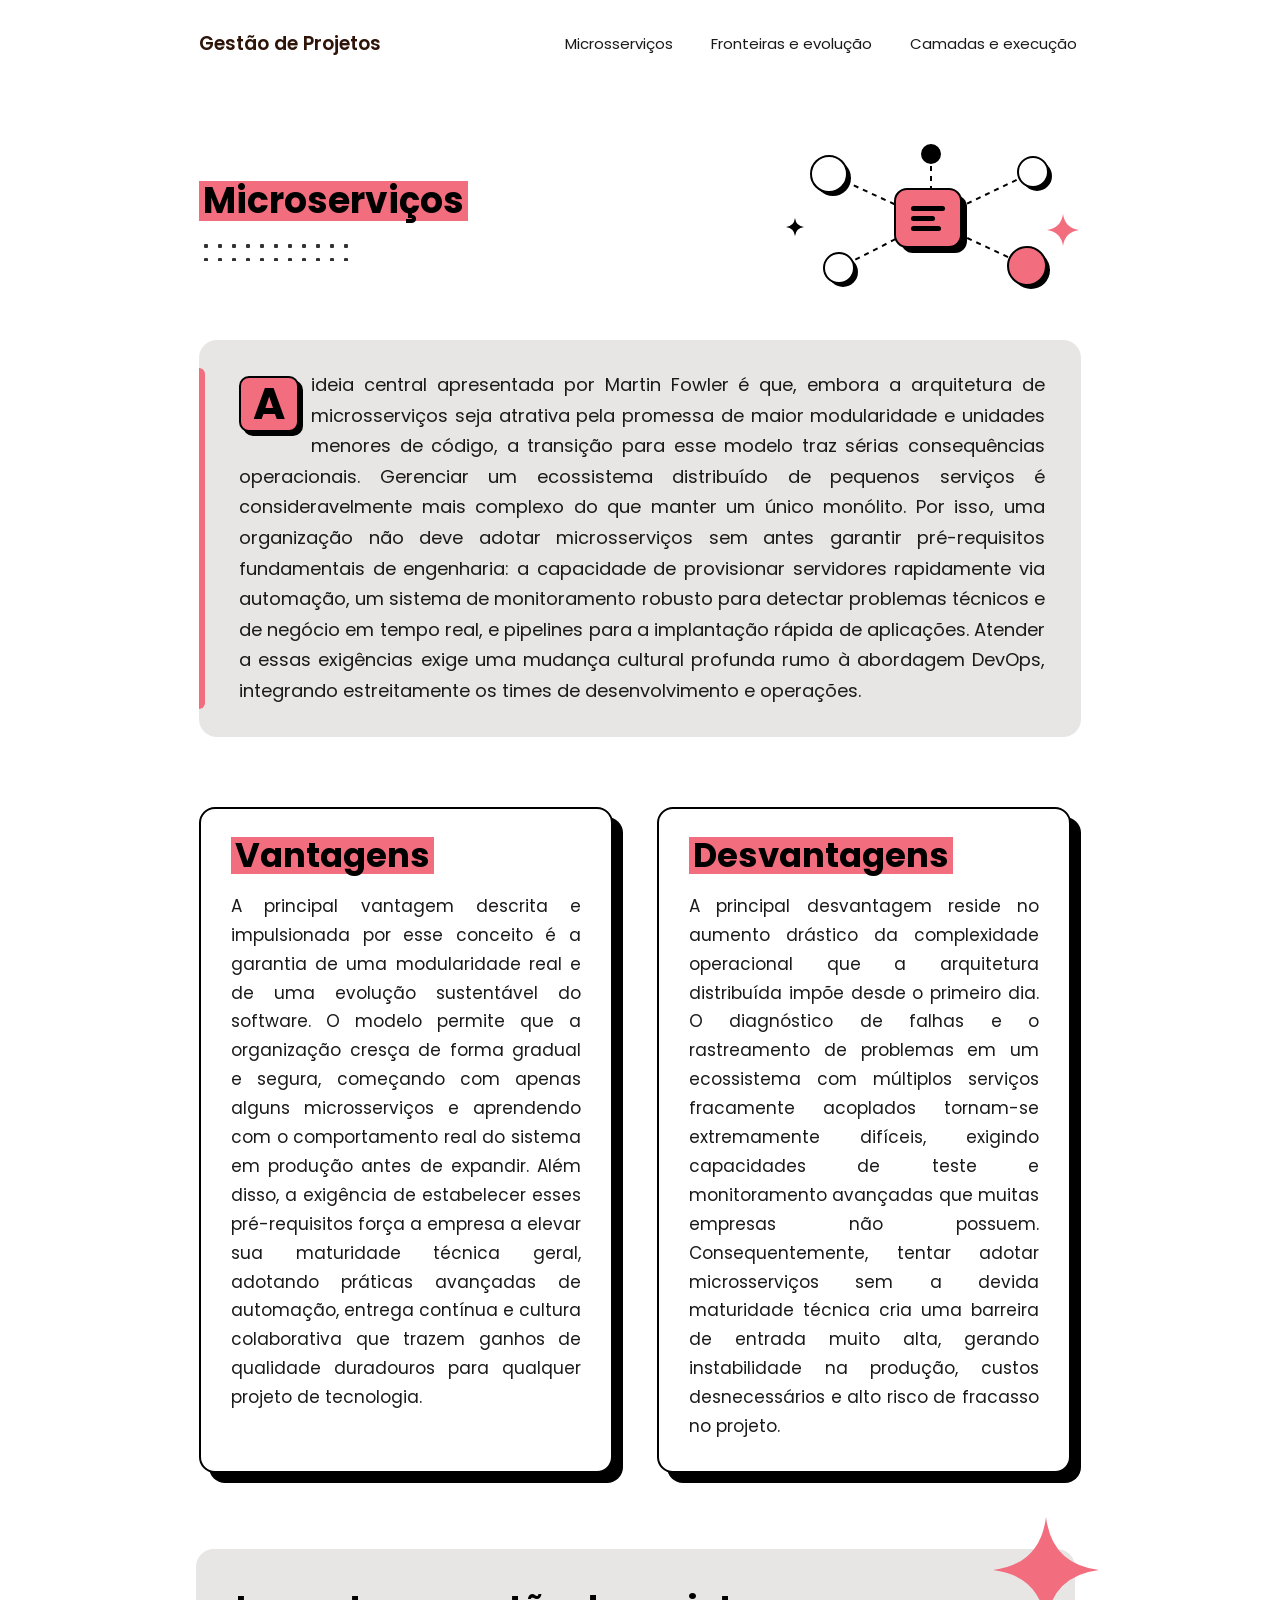
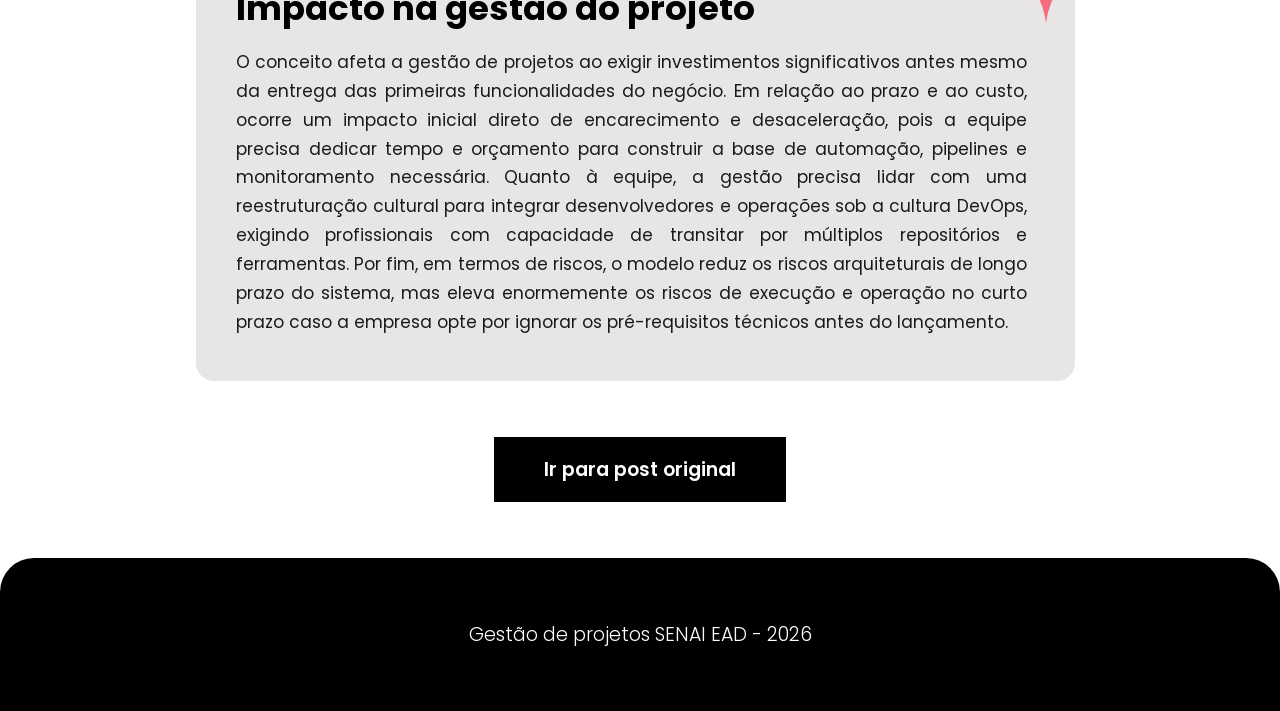
==== html/camadas-execucao.html @ f571ebd6 "Primeiro commit" ====
<!DOCTYPE html>
<html lang="pt-BR">
<head>
  <meta charset="UTF-8">
  <meta name="viewport" content="width=device-width, initial-scale=1.0">
  <title>Microsserviços - Gestão de Projetos</title>
  <link rel="preconnect" href="https://fonts.googleapis.com">
  <link rel="preconnect" href="https://fonts.gstatic.com" crossorigin>
  <link href="https://fonts.googleapis.com/css2?family=Poppins:wght@300;400;500;600;700&display=swap" rel="stylesheet">
  <link rel="stylesheet" href="../css/style.css">
</head>
<body>

  <!-- ===== HEADER ===== -->
  <header class="header">
    <div class="container header__inner">
      <a href="index.html" class="logo">Gestão de Projetos</a>

      <nav class="nav">
        <a href="microsservicos.html" class="nav__link">Microsserviços</a>
        <a href="fronteiras-evolucao.html" class="nav__link">Fronteiras e evolução</a>
        <a href="camadas-execucao.html" class="nav__link">Camadas e execução</a>
      </nav>
    </div>
  </header>

  <main class="topic topic--long container">
    <!-- ===== INTRODUÇÃO ===== -->
    <section class="topic__intro topic__intro--decorated">
      <div class="topic__head">
        <div class="topic__heading">
          <h1 class="topic__title">Microserviços</h1>
          <span class="topic__dots" aria-hidden="true"></span>
        </div>

        <!-- Ilustração: rede de serviços -->
        <svg class="topic__network" viewBox="0 0 300 170" xmlns="http://www.w3.org/2000/svg" aria-hidden="true">
          <g stroke="#000" stroke-width="2" stroke-dasharray="5 5" fill="none">
            <line x1="150" y1="85" x2="48" y2="38"/>
            <line x1="150" y1="85" x2="58" y2="132"/>
            <line x1="150" y1="85" x2="252" y2="36"/>
            <line x1="150" y1="85" x2="246" y2="130"/>
            <line x1="150" y1="85" x2="150" y2="18"/>
          </g>
          <!-- sombras -->
          <g fill="#000">
            <rect x="120" y="59" width="66" height="58" rx="12"/>
            <circle cx="52" cy="42" r="18"/>
            <circle cx="62" cy="136" r="15"/>
            <circle cx="256" cy="40" r="15"/>
            <circle cx="250" cy="134" r="19"/>
          </g>
          <!-- nós -->
          <rect class="topic__node topic__node--main" x="114" y="53" width="66" height="58" rx="12" fill="#f26d7d" stroke="#000" stroke-width="2"/>
          <g fill="#fff" stroke="#000" stroke-width="2">
            <circle class="topic__node" cx="48" cy="38" r="18"/>
            <circle class="topic__node" cx="58" cy="132" r="15"/>
            <circle class="topic__node" cx="252" cy="36" r="15"/>
            <circle class="topic__node" cx="246" cy="130" r="19" fill="#f26d7d"/>
            <circle cx="150" cy="18" r="9" fill="#000"/>
          </g>
          <g fill="#000">
            <rect x="130" y="70" width="34" height="5" rx="2.5"/>
            <rect x="130" y="80" width="24" height="5" rx="2.5"/>
            <rect x="130" y="90" width="30" height="5" rx="2.5"/>
          </g>
          <path d="M282 78 Q284 92 298 94 Q284 96 282 110 Q280 96 266 94 Q280 92 282 78 Z" fill="#f26d7d"/>
          <path d="M14 82 Q15 90 23 91 Q15 92 14 100 Q13 92 5 91 Q13 90 14 82 Z" fill="#000"/>
        </svg>
      </div>

      <p class="topic__text">
        A ideia central apresentada por Martin Fowler é que, embora a arquitetura de microsserviços seja atrativa
         pela promessa de maior modularidade e unidades menores de código, a transição para esse modelo traz sérias 
         consequências operacionais. Gerenciar um ecossistema distribuído de pequenos serviços é consideravelmente mais 
         complexo do que manter um único monólito. Por isso, uma organização não deve adotar microsserviços sem antes garantir 
         pré-requisitos fundamentais de engenharia: a capacidade de provisionar servidores rapidamente via automação, um sistema 
         de monitoramento robusto para detectar problemas técnicos e de negócio em tempo real, e pipelines para a implantação rápida de aplicações. 
         Atender a essas exigências exige uma mudança cultural profunda rumo à abordagem DevOps, integrando estreitamente os times de desenvolvimento e operações.
      </p>
    </section>

    <!-- ===== VANTAGENS E DESVANTAGENS ===== -->
    <section class="pros-cons">
      <article class="pros-cons__card">
        <h2 class="pros-cons__title">Vantagens</h2>
        <p class="pros-cons__text">
         A principal vantagem descrita e impulsionada por esse conceito é a garantia de uma modularidade real
          e de uma evolução sustentável do software. O modelo permite que a organização cresça de forma gradual 
          e segura, começando com apenas alguns microsserviços e aprendendo com o comportamento real do sistema em 
          produção antes de expandir. Além disso, a exigência de estabelecer esses pré-requisitos força a empresa a 
          elevar sua maturidade técnica geral, adotando práticas avançadas de automação, entrega contínua e cultura 
          colaborativa que trazem ganhos de qualidade duradouros para qualquer projeto de tecnologia.
        </p>
      </article>

      <article class="pros-cons__card">
        <h2 class="pros-cons__title">Desvantagens</h2>
        <p class="pros-cons__text">
          A principal desvantagem reside no aumento drástico da complexidade operacional que a arquitetura distribuída 
          impõe desde o primeiro dia. O diagnóstico de falhas e o rastreamento de problemas em um ecossistema com múltiplos 
          serviços fracamente acoplados tornam-se extremamente difíceis, exigindo capacidades de teste e monitoramento avançadas 
          que muitas empresas não possuem. Consequentemente, tentar adotar microsserviços sem a devida maturidade técnica cria uma 
          barreira de entrada muito alta, gerando instabilidade na produção, custos desnecessários e alto risco de fracasso no projeto.
        </p>
      </article>
    </section>

    <!-- ===== IMPACTO ===== -->
    <section class="impact">
      <svg class="impact__star" viewBox="0 0 110 110" xmlns="http://www.w3.org/2000/svg" aria-hidden="true">
        <path d="M55 0 Q61 49 110 55 Q61 61 55 110 Q49 61 0 55 Q49 49 55 0 Z" fill="#f26d7d"/>
      </svg>
      <h2 class="impact__title">Impacto na gestão do projeto</h2>
      <p class="impact__text">
       O conceito afeta a gestão de projetos ao exigir investimentos significativos antes mesmo da entrega das 
       primeiras funcionalidades do negócio. Em relação ao prazo e ao custo, ocorre um impacto inicial direto de 
       encarecimento e desaceleração, pois a equipe precisa dedicar tempo e orçamento para construir a base de automação, 
       pipelines e monitoramento necessária. Quanto à equipe, a gestão precisa lidar com uma reestruturação cultural para 
       integrar desenvolvedores e operações sob a cultura DevOps, exigindo profissionais com capacidade de transitar por múltiplos 
       repositórios e ferramentas. Por fim, em termos de riscos, o modelo reduz os riscos arquiteturais de longo prazo do sistema, 
       mas eleva enormemente os riscos de execução e operação no curto prazo caso a empresa opte por ignorar os pré-requisitos técnicos antes do lançamento.
      </p>
    </section>

    <div class="topic__actions">
      <a href="https://martinfowler.com/bliki/MicroservicePrerequisites.html" class="btn btn--large" target="_blank" rel="noopener">Ir para post original</a>
    </div>
  </main>

  <!-- ===== FOOTER ===== -->
  <footer class="footer">
    <p>Gestão de projetos SENAI EAD - 2026</p>
  </footer>

  <script src="../js/script.js"></script>
</body>
</html>
---- css/style.css ----
/* ===== VARIÁVEIS ===== */
:root {
  --pink: #f26d7d;
  --black: #000000;
  --text: #1a1a1a;
  --brown: #2e1409;
  --gray-box: #e8e6e5;
  --white: #ffffff;
  --font: 'Poppins', sans-serif;
}

* {
  margin: 0;
  padding: 0;
  box-sizing: border-box;
}

html {
  scroll-behavior: smooth;
}

body {
  font-family: var(--font);
  color: var(--text);
  background: var(--white);
  -webkit-font-smoothing: antialiased;
}

a {
  text-decoration: none;
  color: inherit;
}

.container {
  max-width: 956px;
  margin: 0 auto;
  padding: 0 37px;
}

/* ===== HEADER ===== */
.header__inner {
  display: flex;
  align-items: center;
  justify-content: space-between;
  height: 86px;
}

.logo {
  font-size: 19px;
  font-weight: 600;
  color: var(--brown);
}

.nav {
  display: flex;
  gap: 30px;
}

.nav__link {
  position: relative;
  font-size: 15px;
  font-weight: 400;
  color: var(--text);
  padding: 2px 4px;
  transition: color 0.2s;
}

.nav__link::after {
  content: '';
  position: absolute;
  left: 0;
  bottom: -2px;
  width: 100%;
  height: 1px;
  background: var(--text);
  transform: scaleX(0);
  transition: transform 0.25s;
}

.nav__link:hover::after {
  transform: scaleX(1);
}

.nav__link:hover {
  color: var(--pink);
}

/* ===== HERO ===== */
.hero {
  display: flex;
  align-items: center;
  justify-content: space-between;
  gap: 30px;
  padding-top: 10px;
  padding-bottom: 80px;
}

.hero__text {
  flex: 0 0 360px;
}

.hero__title {
  font-size: 36px;
  font-weight: 700;
  line-height: 1.5;
  color: var(--black);
  margin-bottom: 28px;
}

.hero__info {
  font-size: 15px;
  line-height: 1.6;
  color: var(--brown);
  margin-bottom: 28px;
}

.btn {
  display: inline-block;
  background: var(--black);
  color: var(--white);
  font-size: 15px;
  font-weight: 400;
  padding: 9px 32px;
  border: 2px solid var(--black);
  transition: background 0.2s, color 0.2s;
}

.btn:hover {
  background: var(--white);
  color: var(--black);
}

.hero__illustration {
  flex: 0 1 430px;
}

.hero__image {
  width: 100%;
  height: auto;
  display: block;
  animation: flutuar 4s ease-in-out infinite;
}

@keyframes flutuar {
  0%, 100% { transform: translateY(0) rotate(0deg); }
  50% { transform: translateY(-12px) rotate(1.5deg); }
}

@media (prefers-reduced-motion: reduce) {
  .hero__image {
    animation: none;
  }
}

/* ===== TÍTULOS DE SEÇÃO ===== */
.section-title {
  display: inline-block;
  background: var(--pink);
  color: var(--black);
  font-size: 36px;
  font-weight: 500;
  line-height: 1.1;
  padding: 0 6px;
}

.section-title--models {
  margin-left: 10px;
  padding: 0 5px 0 8px;
}

/* ===== SOBRE A EQUIPE ===== */
.about__box {
  position: relative;
  display: flex;
  align-items: center;
  justify-content: space-between;
  background: var(--gray-box);
  border-radius: 18px;
  margin: 36px -3px 0;
  padding: 12px 0 18px 41px;
}

.about__text {
  max-width: 645px;
  font-size: 19px;
  line-height: 1.58;
  color: #3a2c28;
}

.about__text strong {
  color: var(--brown);
  font-weight: 700;
}

.about__illustration {
  width: 180px;
  height: 150px;
  flex-shrink: 0;
  margin-right: -10px;
  overflow: visible;
}

/* ===== MODELOS ===== */
.models {
  padding-top: 44px;
  padding-bottom: 50px;
}

.cards {
  display: grid;
  grid-template-columns: repeat(3, 1fr);
  gap: 26px;
  margin-top: 54px;
  padding-right: 8px;
}

.card {
  display: flex;
  flex-direction: column;
  align-items: center;
  justify-content: center;
  gap: 18px;
  height: 290px;
  padding: 20px;
  background: var(--white);
  border: 2px solid var(--black);
  border-radius: 14px;
  box-shadow: 8px 8px 0 var(--black);
  text-align: center;
  cursor: pointer;
  transition: transform 0.2s, box-shadow 0.2s;
}

.card:hover {
  transform: translate(-3px, -3px);
  box-shadow: 11px 11px 0 var(--black);
}

.card:active {
  transform: translate(4px, 4px);
  box-shadow: 4px 4px 0 var(--black);
}

.card__title {
  font-size: 30px;
  font-weight: 500;
  line-height: 1.5;
  color: var(--black);
}

.card__icon {
  width: 72px;
  height: 72px;
}

/* ===== PÁGINAS DE TÓPICO ===== */
.topic {
  padding-top: 50px;
  padding-bottom: 56px;
}

.topic__title {
  display: inline-block;
  background: var(--pink);
  color: var(--black);
  font-size: 36px;
  font-weight: 700;
  line-height: 1.1;
  padding: 0 4px;
}

.topic__text {
  max-width: 830px;
  margin-top: 40px;
  font-size: 19px;
  line-height: 1.58;
  color: var(--text);
}

.pros-cons {
  display: grid;
  grid-template-columns: repeat(2, 1fr);
  gap: 90px;
  margin-top: 82px;
  padding-right: 10px;
}

.pros-cons__card {
  padding: 24px 30px 24px 32px;
  background: var(--white);
  border: 2px solid var(--black);
  border-radius: 16px;
  box-shadow: 10px 10px 0 var(--black);
}

.pros-cons__title {
  display: inline-block;
  background: var(--pink);
  color: var(--black);
  font-size: 34px;
  font-weight: 700;
  line-height: 1.1;
  padding: 0 4px;
  margin: 0 0 10px 44px;
}

.pros-cons__text {
  font-size: 19px;
  line-height: 1.58;
}

.impact {
  position: relative;
  margin: 82px 6px 0 -3px;
  padding: 30px 40px 52px 24px;
  background: var(--gray-box);
  border-radius: 18px;
}

.impact__star {
  position: absolute;
  top: -32px;
  right: -24px;
  width: 106px;
  height: 106px;
}

.impact__title {
  font-size: 34px;
  font-weight: 700;
  line-height: 1.5;
  color: var(--black);
}

.impact__text {
  margin-top: 18px;
  padding-left: 16px;
  font-size: 19px;
  line-height: 1.58;
}

.topic__actions {
  margin-top: 56px;
  text-align: center;
}

.btn--large {
  font-size: 19px;
  font-weight: 600;
  padding: 16px 48px;
}

/* ===== TÓPICO COM TEXTO LONGO ===== */
.topic__head {
  display: flex;
  align-items: center;
  justify-content: space-between;
  gap: 30px;
}

.topic__heading {
  display: flex;
  flex-direction: column;
  gap: 18px;
}

.topic__dots {
  display: block;
  width: 150px;
  height: 22px;
  background-image: radial-gradient(var(--black) 2px, transparent 2.5px);
  background-size: 14px 14px;
  opacity: 0.8;
}

.topic__network {
  flex: 0 1 300px;
  width: 300px;
  height: auto;
  overflow: visible;
  animation: flutuar 5s ease-in-out infinite;
}

.topic__node {
  transform-box: fill-box;
  transform-origin: center;
  animation: pulsar 3s ease-in-out infinite;
}

.topic__node:nth-of-type(2) { animation-delay: 0.6s; }
.topic__node:nth-of-type(3) { animation-delay: 1.2s; }
.topic__node:nth-of-type(4) { animation-delay: 1.8s; }

@keyframes pulsar {
  0%, 100% { transform: scale(1); }
  50% { transform: scale(1.08); }
}

@media (prefers-reduced-motion: reduce) {
  .topic__network,
  .topic__node {
    animation: none;
  }
}

.topic__intro--decorated .topic__text {
  position: relative;
  max-width: none;
  margin-top: 34px;
  padding: 30px 36px 30px 40px;
  background: var(--gray-box);
  border-radius: 18px;
  font-size: 18px;
  line-height: 1.7;
  text-align: justify;
  hyphens: auto;
}

.topic__intro--decorated .topic__text::before {
  content: '';
  position: absolute;
  left: 0;
  top: 28px;
  bottom: 28px;
  width: 6px;
  background: var(--pink);
  border-radius: 0 6px 6px 0;
}

.topic__intro--decorated .topic__text::first-letter {
  float: left;
  margin: 6px 12px 0 0;
  padding: 2px 12px;
  background: var(--pink);
  border: 2px solid var(--black);
  border-radius: 10px;
  box-shadow: 4px 4px 0 var(--black);
  font-size: 44px;
  font-weight: 700;
  line-height: 1.1;
  color: var(--black);
}

.topic--long .pros-cons {
  gap: 44px;
  margin-top: 70px;
}

.topic--long .pros-cons__card {
  padding: 28px 30px 30px;
}

.topic--long .pros-cons__title {
  margin: 0 0 18px;
}

.topic--long .pros-cons__text,
.topic--long .impact__text {
  font-size: 17px;
  line-height: 1.7;
  text-align: justify;
  hyphens: auto;
}

.topic--long .impact {
  margin-top: 76px;
  padding: 34px 48px 44px 40px;
}

.topic--long .impact__text {
  margin-top: 14px;
  padding-left: 0;
}

/* ===== FOOTER ===== */
.footer {
  background: var(--black);
  color: var(--white);
  border-radius: 34px 34px 0 0;
  text-align: center;
  padding: 62px 20px;
  margin-top: 0;
}

.footer p {
  font-size: 19px;
  font-weight: 300;
}

/* ===== RESPONSIVO ===== */
@media (max-width: 860px) {
  .header__inner {
    flex-direction: column;
    height: auto;
    gap: 14px;
    padding-top: 22px;
    padding-bottom: 22px;
  }

  .nav {
    flex-wrap: wrap;
    justify-content: center;
    gap: 16px;
  }

  .hero {
    flex-direction: column;
    text-align: center;
  }

  .hero__text {
    flex: none;
  }

  .hero__illustration {
    width: 100%;
    max-width: 430px;
  }

  .pros-cons {
    grid-template-columns: 1fr;
    gap: 40px;
  }

  .cards {
    grid-template-columns: 1fr;
    max-width: 320px;
    margin-left: auto;
    margin-right: auto;
  }
}

@media (max-width: 600px) {
  .container {
    padding: 0 16px;
  }

  .hero__title,
  .section-title,
  .topic__title,
  .pros-cons__title,
  .impact__title {
    font-size: 28px;
  }

  .about__box {
    flex-direction: column;
    margin: 28px 0 0;
    padding: 20px;
  }

  .about__text,
  .topic__text,
  .pros-cons__text,
  .impact__text {
    font-size: 16px;
  }

  .pros-cons__title {
    margin-left: 0;
  }

  .impact {
    margin: 60px 0 0;
    padding: 24px 20px 32px;
  }

  .impact__star {
    width: 70px;
    height: 70px;
    top: -24px;
    right: -8px;
  }

  .impact__text {
    padding-left: 0;
  }

  .about__illustration {
    margin-right: 0;
  }

  .topic__head {
    flex-direction: column;
    align-items: flex-start;
  }

  .topic__network {
    flex: none;
    width: 100%;
    max-width: 260px;
    align-self: center;
  }

  .topic__intro--decorated .topic__text {
    padding: 22px 20px 22px 26px;
    font-size: 16px;
    text-align: left;
  }

  .topic__intro--decorated .topic__text::first-letter {
    font-size: 34px;
  }

  .topic--long .pros-cons__card {
    padding: 22px 20px;
  }

  .topic--long .pros-cons__text,
  .topic--long .impact__text {
    font-size: 16px;
    text-align: left;
  }

  .topic--long .impact {
    padding: 24px 20px 32px;
  }
}
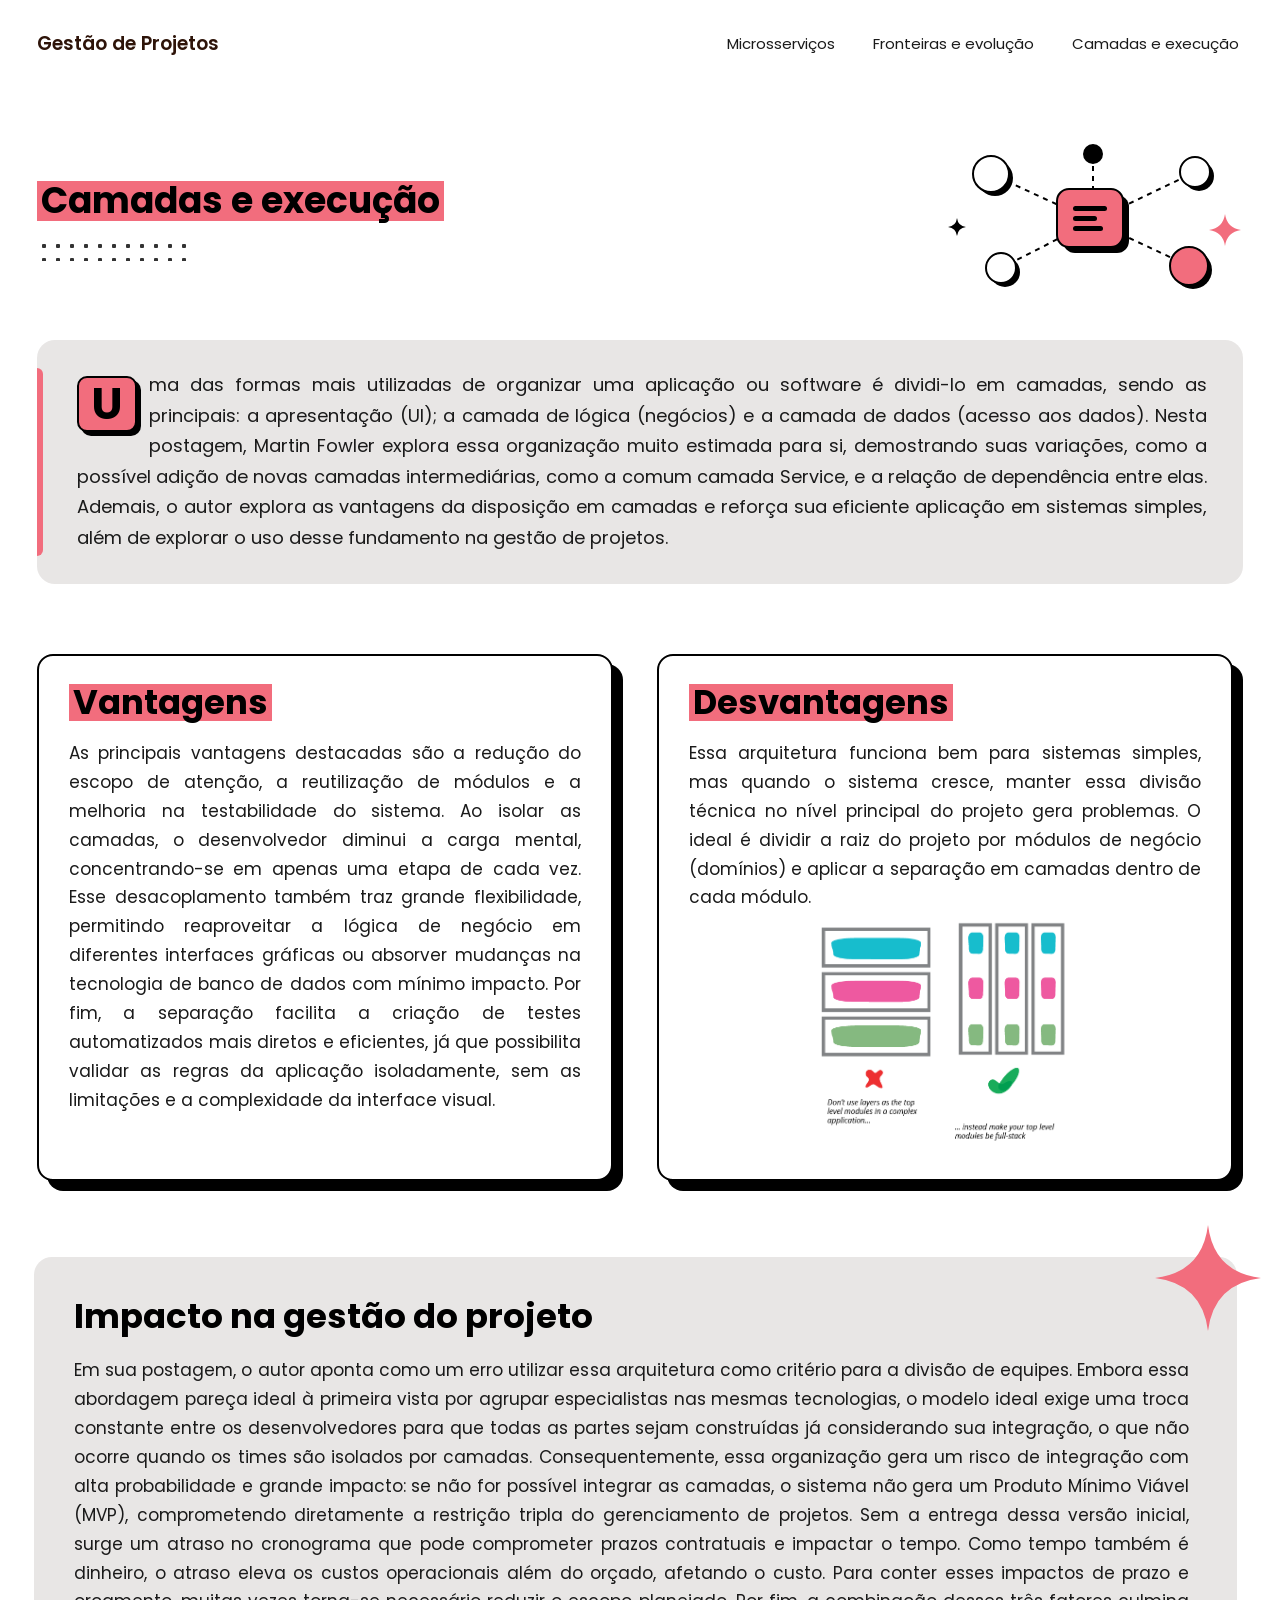
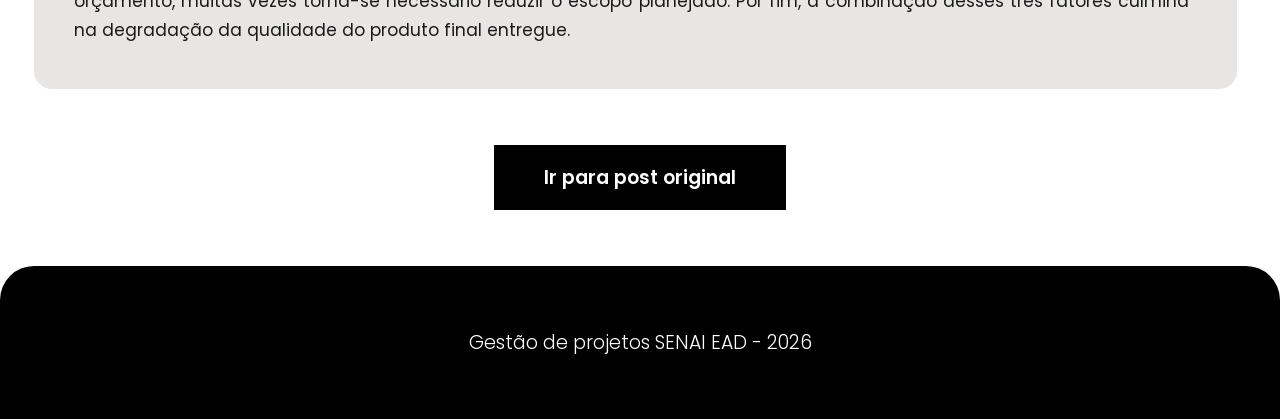
==== commit 0a2be9f0: "Marina: Camadas e execução" ====
--- a/html/camadas-execucao.html
+++ b/html/camadas-execucao.html
@@ -3,7 +3,7 @@
 <head>
   <meta charset="UTF-8">
   <meta name="viewport" content="width=device-width, initial-scale=1.0">
-  <title>Microsserviços - Gestão de Projetos</title>
+  <title>Camadas e execução - Gestão de Projetos</title>
   <link rel="preconnect" href="https://fonts.googleapis.com">
   <link rel="preconnect" href="https://fonts.gstatic.com" crossorigin>
   <link href="https://fonts.googleapis.com/css2?family=Poppins:wght@300;400;500;600;700&display=swap" rel="stylesheet">
@@ -29,7 +29,7 @@
     <section class="topic__intro topic__intro--decorated">
       <div class="topic__head">
         <div class="topic__heading">
-          <h1 class="topic__title">Microserviços</h1>
+          <h1 class="topic__title">Camadas e execução</h1>
           <span class="topic__dots" aria-hidden="true"></span>
         </div>
 
@@ -70,13 +70,7 @@
       </div>
 
       <p class="topic__text">
-        A ideia central apresentada por Martin Fowler é que, embora a arquitetura de microsserviços seja atrativa
-         pela promessa de maior modularidade e unidades menores de código, a transição para esse modelo traz sérias 
-         consequências operacionais. Gerenciar um ecossistema distribuído de pequenos serviços é consideravelmente mais 
-         complexo do que manter um único monólito. Por isso, uma organização não deve adotar microsserviços sem antes garantir 
-         pré-requisitos fundamentais de engenharia: a capacidade de provisionar servidores rapidamente via automação, um sistema 
-         de monitoramento robusto para detectar problemas técnicos e de negócio em tempo real, e pipelines para a implantação rápida de aplicações. 
-         Atender a essas exigências exige uma mudança cultural profunda rumo à abordagem DevOps, integrando estreitamente os times de desenvolvimento e operações.
+        Uma das formas mais utilizadas de organizar uma aplicação ou software é dividi-lo em camadas, sendo as principais: a apresentação (UI); a camada de lógica (negócios) e a camada de dados (acesso aos dados). Nesta postagem, Martin Fowler explora essa organização muito estimada para si, demostrando suas variações, como a possível adição de novas camadas intermediárias, como a comum camada Service, e a relação de dependência entre elas. Ademais, o autor explora as vantagens da disposição em camadas e reforça sua eficiente aplicação em sistemas simples, além de explorar o uso desse fundamento na gestão de projetos. 
       </p>
     </section>
 
@@ -85,24 +79,16 @@
       <article class="pros-cons__card">
         <h2 class="pros-cons__title">Vantagens</h2>
         <p class="pros-cons__text">
-         A principal vantagem descrita e impulsionada por esse conceito é a garantia de uma modularidade real
-          e de uma evolução sustentável do software. O modelo permite que a organização cresça de forma gradual 
-          e segura, começando com apenas alguns microsserviços e aprendendo com o comportamento real do sistema em 
-          produção antes de expandir. Além disso, a exigência de estabelecer esses pré-requisitos força a empresa a 
-          elevar sua maturidade técnica geral, adotando práticas avançadas de automação, entrega contínua e cultura 
-          colaborativa que trazem ganhos de qualidade duradouros para qualquer projeto de tecnologia.
+         As principais vantagens destacadas são a redução do escopo de atenção, a reutilização de módulos e a melhoria na testabilidade do sistema. Ao isolar as camadas, o desenvolvedor diminui a carga mental, concentrando-se em apenas uma etapa de cada vez. Esse desacoplamento também traz grande flexibilidade, permitindo reaproveitar a lógica de negócio em diferentes interfaces gráficas ou absorver mudanças na tecnologia de banco de dados com mínimo impacto. Por fim, a separação facilita a criação de testes automatizados mais diretos e eficientes, já que possibilita validar as regras da aplicação isoladamente, sem as limitações e a complexidade da interface visual.
         </p>
       </article>
 
       <article class="pros-cons__card">
         <h2 class="pros-cons__title">Desvantagens</h2>
         <p class="pros-cons__text">
-          A principal desvantagem reside no aumento drástico da complexidade operacional que a arquitetura distribuída 
-          impõe desde o primeiro dia. O diagnóstico de falhas e o rastreamento de problemas em um ecossistema com múltiplos 
-          serviços fracamente acoplados tornam-se extremamente difíceis, exigindo capacidades de teste e monitoramento avançadas 
-          que muitas empresas não possuem. Consequentemente, tentar adotar microsserviços sem a devida maturidade técnica cria uma 
-          barreira de entrada muito alta, gerando instabilidade na produção, custos desnecessários e alto risco de fracasso no projeto.
+          Essa arquitetura funciona bem para sistemas simples, mas quando o sistema cresce, manter essa divisão técnica no nível principal do projeto gera problemas. O ideal é dividir a raiz do projeto por módulos de negócio (domínios) e aplicar a separação em camadas dentro de cada módulo.
         </p>
+        <img src="../assets/layer_reorganization.png" alt="Ilustração da divisão por módulos de negócio" class="pros-cons__image">
       </article>
     </section>
 
@@ -113,18 +99,12 @@
       </svg>
       <h2 class="impact__title">Impacto na gestão do projeto</h2>
       <p class="impact__text">
-       O conceito afeta a gestão de projetos ao exigir investimentos significativos antes mesmo da entrega das 
-       primeiras funcionalidades do negócio. Em relação ao prazo e ao custo, ocorre um impacto inicial direto de 
-       encarecimento e desaceleração, pois a equipe precisa dedicar tempo e orçamento para construir a base de automação, 
-       pipelines e monitoramento necessária. Quanto à equipe, a gestão precisa lidar com uma reestruturação cultural para 
-       integrar desenvolvedores e operações sob a cultura DevOps, exigindo profissionais com capacidade de transitar por múltiplos 
-       repositórios e ferramentas. Por fim, em termos de riscos, o modelo reduz os riscos arquiteturais de longo prazo do sistema, 
-       mas eleva enormemente os riscos de execução e operação no curto prazo caso a empresa opte por ignorar os pré-requisitos técnicos antes do lançamento.
+      Em sua postagem, o autor aponta como um erro utilizar essa arquitetura como critério para a divisão de equipes. Embora essa abordagem pareça ideal à primeira vista por agrupar especialistas nas mesmas tecnologias, o modelo ideal exige uma troca constante entre os desenvolvedores para que todas as partes sejam construídas já considerando sua integração, o que não ocorre quando os times são isolados por camadas. Consequentemente, essa organização gera um risco de integração com alta probabilidade e grande impacto: se não for possível integrar as camadas, o sistema não gera um Produto Mínimo Viável (MVP), comprometendo diretamente a restrição tripla do gerenciamento de projetos. Sem a entrega dessa versão inicial, surge um atraso no cronograma que pode comprometer prazos contratuais e impactar o tempo. Como tempo também é dinheiro, o atraso eleva os custos operacionais além do orçado, afetando o custo. Para conter esses impactos de prazo e orçamento, muitas vezes torna-se necessário reduzir o escopo planejado. Por fim, a combinação desses três fatores culmina na degradação da qualidade do produto final entregue.
       </p>
     </section>
 
     <div class="topic__actions">
-      <a href="https://martinfowler.com/bliki/MicroservicePrerequisites.html" class="btn btn--large" target="_blank" rel="noopener">Ir para post original</a>
+      <a href="https://martinfowler.com/bliki/PresentationDomainDataLayering.html" class="btn btn--large" target="_blank" rel="noopener">Ir para post original</a>
     </div>
   </main>
 
--- a/css/style.css
+++ b/css/style.css
@@ -32,7 +32,7 @@
 }
 
 .container {
-  max-width: 956px;
+  max-width: 1300px;
   margin: 0 auto;
   padding: 0 37px;
 }
@@ -293,6 +293,12 @@
   box-shadow: 10px 10px 0 var(--black);
 }
 
+.pros-cons__card img {
+  width: 50%;
+  display: block;
+  margin: 0 auto; 
+}
+
 .pros-cons__title {
   display: inline-block;
   background: var(--pink);
